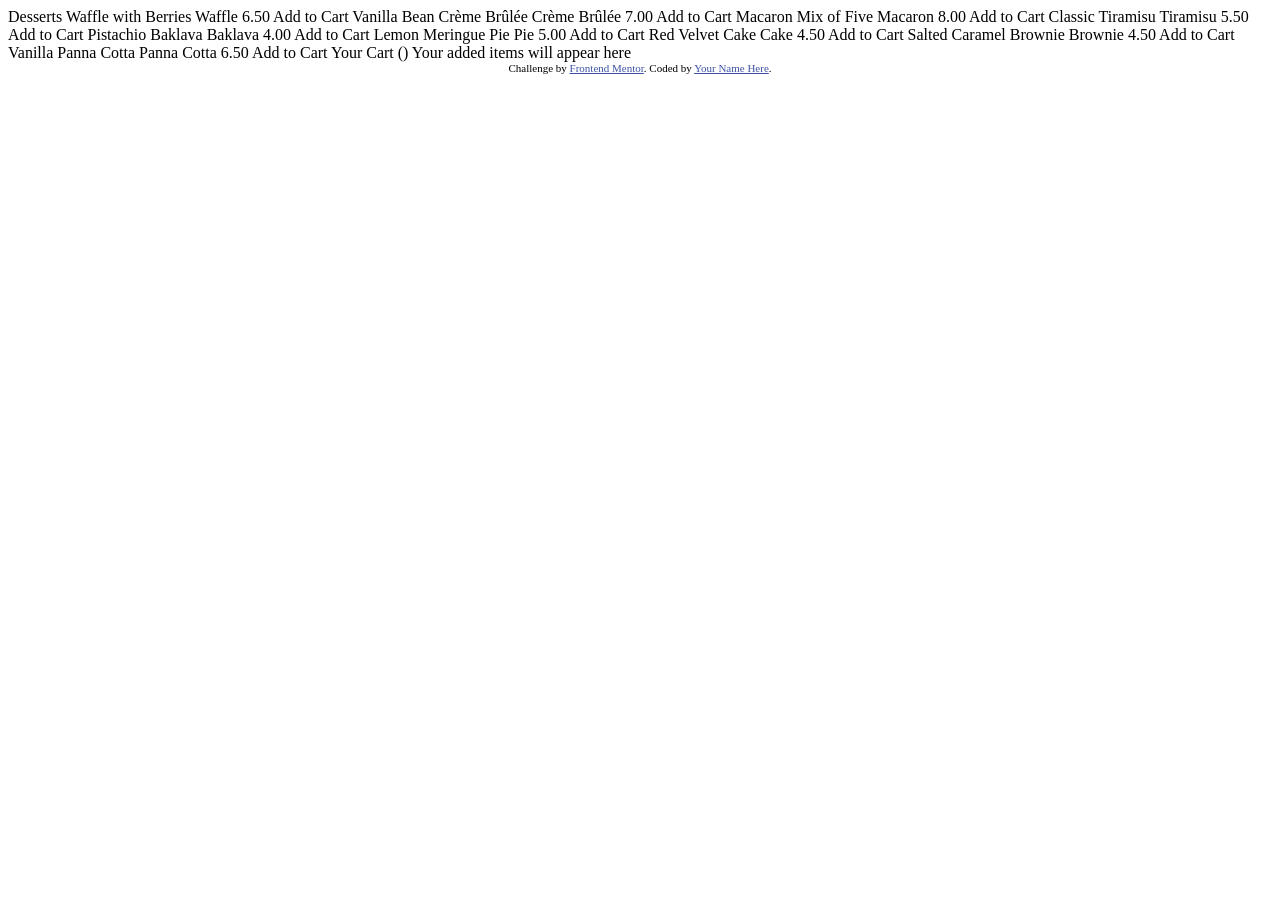
==== product-list-with-cart-main/index.html @ 57632cb1 "Commit" ====
<!DOCTYPE html>
<html lang="en">
<head>
  <meta charset="UTF-8">
  <meta name="viewport" content="width=device-width, initial-scale=1.0"> <!-- displays site properly based on user's device -->

  <link rel="icon" type="image/png" sizes="32x32" href="./assets/images/favicon-32x32.png">
  
  <title>Frontend Mentor | Product list with cart</title>

  <!-- Feel free to remove these styles or customise in your own stylesheet 👍 -->
  <style>
    .attribution { font-size: 11px; text-align: center; }
    .attribution a { color: hsl(228, 45%, 44%); }
  </style>
</head>
<body>

  Desserts

  Waffle with Berries
  Waffle
  6.50
  Add to Cart

  Vanilla Bean Crème Brûlée
  Crème Brûlée
  7.00
  Add to Cart

  Macaron Mix of Five
  Macaron
  8.00
  Add to Cart

  Classic Tiramisu
  Tiramisu
  5.50
  Add to Cart

  Pistachio Baklava
  Baklava
  4.00
  Add to Cart

  Lemon Meringue Pie
  Pie
  5.00
  Add to Cart

  Red Velvet Cake
  Cake
  4.50
  Add to Cart

  Salted Caramel Brownie
  Brownie
  4.50
  Add to Cart

  Vanilla Panna Cotta
  Panna Cotta
  6.50
  Add to Cart

  Your Cart (<!-- Quantity -->)
  Your added items will appear here

  <div class="attribution">
    Challenge by <a href="https://www.frontendmentor.io?ref=challenge">Frontend Mentor</a>. 
    Coded by <a href="#">Your Name Here</a>.
  </div>
</body>
</html>
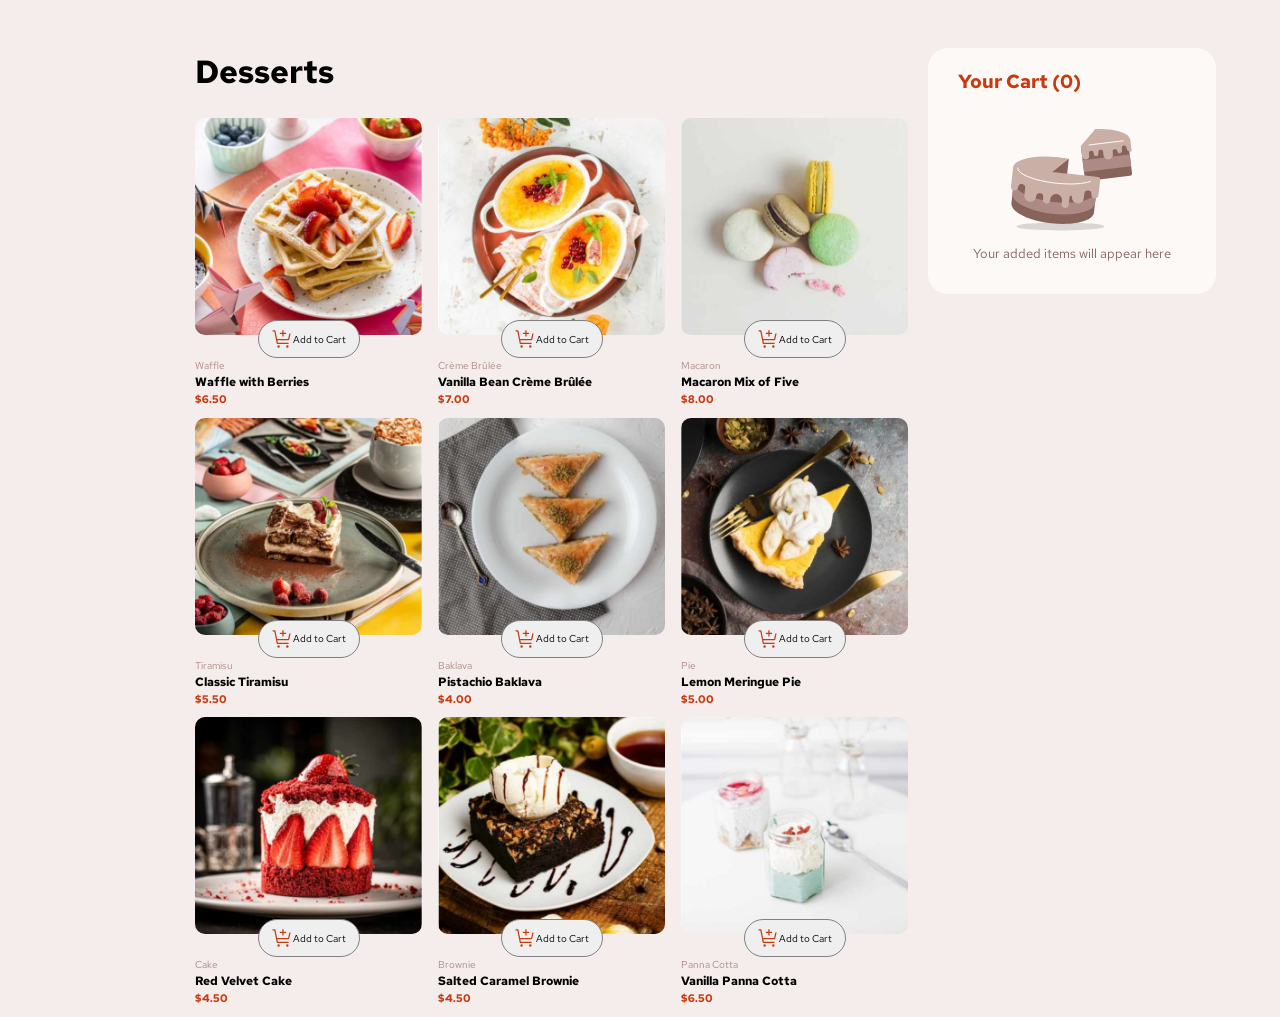
==== commit 359e7379: "Initial Commit" ====
--- a/product-list-with-cart-main/index.html
+++ b/product-list-with-cart-main/index.html
@@ -4,8 +4,12 @@
   <meta charset="UTF-8">
   <meta name="viewport" content="width=device-width, initial-scale=1.0"> <!-- displays site properly based on user's device -->
 
+  <link href="styles/index.css" rel="stylesheet">
   <link rel="icon" type="image/png" sizes="32x32" href="./assets/images/favicon-32x32.png">
-  
+  <link rel="preconnect" href="https://fonts.googleapis.com">
+  <link rel="preconnect" href="https://fonts.gstatic.com" crossorigin>
+  <link href="https://fonts.googleapis.com/css2?family=Red+Hat+Text:ital,wght@0,300..700;1,300..700&display=swap" rel="stylesheet">
+
   <title>Frontend Mentor | Product list with cart</title>
 
   <!-- Feel free to remove these styles or customise in your own stylesheet 👍 -->
@@ -15,60 +19,192 @@
   </style>
 </head>
 <body>
-
-  Desserts
-
-  Waffle with Berries
-  Waffle
-  6.50
-  Add to Cart
-
-  Vanilla Bean Crème Brûlée
-  Crème Brûlée
-  7.00
-  Add to Cart
-
-  Macaron Mix of Five
-  Macaron
-  8.00
-  Add to Cart
-
-  Classic Tiramisu
-  Tiramisu
-  5.50
-  Add to Cart
-
-  Pistachio Baklava
-  Baklava
-  4.00
-  Add to Cart
-
-  Lemon Meringue Pie
-  Pie
-  5.00
-  Add to Cart
-
-  Red Velvet Cake
-  Cake
-  4.50
-  Add to Cart
-
-  Salted Caramel Brownie
-  Brownie
-  4.50
-  Add to Cart
-
-  Vanilla Panna Cotta
-  Panna Cotta
-  6.50
-  Add to Cart
-
-  Your Cart (<!-- Quantity -->)
-  Your added items will appear here
-
-  <div class="attribution">
-    Challenge by <a href="https://www.frontendmentor.io?ref=challenge">Frontend Mentor</a>. 
-    Coded by <a href="#">Your Name Here</a>.
-  </div>
+  <main id="main">
+    
+    <div id="page-structure"> <!--Sets  overall structure of page-->
+      
+      <div id="dessert-menu"> <!--Heading and deserts menu-->
+
+        <!--Deserts-->
+        <h1 id="desserts">Desserts</h1>
+        <!-- waffles section -->
+        <div class="dessert">
+          
+          <!-- images + button -->
+          <div class="add-item">
+            <img src="assets/images/image-waffle-desktop.jpg" alt="waffle with berries" class="dessert-img">
+            <button class="add-to-cart" type="button"><img src="assets/images/icon-add-to-cart.svg" alt="" class="add-to-cart-image">Add to Cart</button>
+          </div>
+
+          <!-- text -->
+          <div class="dessert-info">
+            <p class="dessert-name">Waffle</p>
+            <p class="dessert-mix">Waffle with Berries</p>
+            <p class="price">$6.50</p>
+          </div>
+
+        </div>
+
+        <!-- creme bulee  -->
+        <div class="dessert">
+
+          <!-- images + button -->
+          <div class="add-item">
+            <img src="assets/images/image-creme-brulee-desktop.jpg" alt="vanilla bean Crème brulee" class="dessert-img">
+            <button class="add-to-cart" type="button"><img src="assets/images/icon-add-to-cart.svg" alt="" class="add-to-cart-image">Add to Cart</button>
+          </div>
+
+          <!-- text -->
+          <div class="dessert-info">
+            <p class="dessert-name">Crème Brûlée</p>
+            <p class="dessert-mix">Vanilla Bean Crème Brûlée</p>
+            <p class="price">$7.00</p>
+          </div>
+        
+        </div>
+
+        <!-- macaron -->
+        <div class="dessert">
+
+          <!-- images + button -->
+          <div class="add-item">
+            <img src="assets/images/image-macaron-desktop.jpg" alt="Macaron mix of five" class="dessert-img">
+            <button class="add-to-cart" type="button"><img src="assets/images/icon-add-to-cart.svg" alt="" class="add-to-cart-image">Add to Cart</button>
+          </div>
+
+          <!-- text -->
+          <div class="dessert-info">
+            <p class="dessert-name">Macaron</p>
+            <p class="dessert-mix">Macaron Mix of Five</p>
+            <p class="price">$8.00</p>
+          </div>
+          
+        </div>
+
+        <!-- tiramisu -->
+        <div class="dessert">
+
+          <!-- images + button -->
+          <div class="add-item">
+            <img src="assets/images/image-tiramisu-desktop.jpg" alt="classic tiramisu" class="dessert-img">
+            <button class="add-to-cart" type="button"><img src="assets/images/icon-add-to-cart.svg" alt="" class="add-to-cart-image">Add to Cart</button>
+          </div>
+
+          <!--dessert text -->
+          <div class="dessert-info">
+            <p class="dessert-name">Tiramisu</p>
+            <p class="dessert-mix">Classic Tiramisu</p>
+            <p class="price">$5.50</p>
+          </div>
+          
+        </div>
+
+        <!-- baklava -->
+        <div class="dessert">
+
+          <!-- images + button section -->
+          <div class="add-item">
+            <img src="assets/images/image-baklava-desktop.jpg" alt="pistachio baklava" class="dessert-img">
+            <button class="add-to-cart" type="button"><img src="assets/images/icon-add-to-cart.svg" alt="" class="add-to-cart-image">Add to Cart</button>
+          </div>
+          
+          <!-- dessert text -->
+          <div class="dessert-info">
+            <p class="dessert-name">Baklava</p>
+            <p class="dessert-mix">Pistachio Baklava</p>
+            <p class="price">$4.00</p>
+          </div>
+          
+        </div>
+
+        <!-- meringue pie -->
+        <div class="dessert">
+
+          <!-- images + button section -->
+          <div class="add-item">
+            <img src="assets/images/image-meringue-desktop.jpg" alt="lemon meringue pie" class="dessert-img">
+            <button class="add-to-cart" type="button"><img src="assets/images/icon-add-to-cart.svg" alt="" class="add-to-cart-image">Add to Cart</button>
+          </div>
+          
+          <!-- dessert text  -->
+          <div class="dessert-info">
+            <p class="dessert-name">Pie</p>
+            <p class="dessert-mix">Lemon Meringue Pie</p>
+            <p class="price">$5.00</p>
+          </div>
+          
+        </div>
+
+        <!-- cake -->
+        <div class="dessert">
+
+          <!-- images + button section -->
+          <div class="add-item">
+            <img src="assets/images/image-cake-desktop.jpg" alt="red velvet cake" class="dessert-img">
+            <button class="add-to-cart" type="button"><img src="assets/images/icon-add-to-cart.svg" alt="" class="add-to-cart-image">Add to Cart</button>
+          </div>
+          
+          <!-- dessert text -->
+          <div class="dessert-info">
+            <p class="dessert-name">Cake</p>
+            <p class="dessert-mix">Red Velvet Cake</p>
+            <p class="price">$4.50</p>
+          </div>
+          
+        </div>
+
+        <!-- caramel brownie -->
+        <div class="dessert">
+
+          <!-- images + button section -->
+          <div class="add-item">
+            <img src="assets/images/image-brownie-desktop.jpg" alt="salted caramel brownie" class="dessert-img">
+            <button class="add-to-cart" type="button"><img src="assets/images/icon-add-to-cart.svg" alt="" class="add-to-cart-image">Add to Cart</button>
+          </div>
+          
+          <!-- dessert text -->
+          <div class="dessert-info">
+            <p class="dessert-name">Brownie</p>
+            <p class="dessert-mix">Salted Caramel Brownie</p>
+            <p class="price">$4.50</p>
+          </div>
+          
+        </div>
+
+        <!-- panna cotta -->
+        <div class="dessert">
+
+          <!-- images + button section -->
+          <div class="add-item">
+            <img src="assets/images/image-panna-cotta-desktop.jpg" alt="vanilla panna cotta" class="dessert-img">
+            <button class="add-to-cart" type="button"><img src="assets/images/icon-add-to-cart.svg" alt="" class="add-to-cart-image">Add to Cart</button>
+          </div>
+          
+          <!-- dessert text -->
+          <div class="dessert-info">
+            <p class="dessert-name">Panna Cotta</p>
+            <p class="dessert-mix">Vanilla Panna Cotta</p>
+            <p class="price">$6.50</p>
+          </div>
+          
+        </div>
+
+      </div> <!--closing tag of dessert menu-->
+
+      <!-- cart section -->
+      <div id="cart"> 
+        <h3 id="your-cart">Your Cart (0)</h3>
+        <div id="cart-info">
+          <img src="assets/images/illustration-empty-cart.svg" alt="cart is empty" id="empty-cart-img">
+          <p>Your added items will appear here</p>
+        </div>
+      </div>
+        
+      </dialog>
+    </div> <!--closing tag of page structure-->
+    <div id="order-confirmed"></div>
+  </main>
+  <script src="index.js"></script>
 </body>
-</html>+</html>
+<img src=""
--- a/product-list-with-cart-main/styles/index.css
+++ b/product-list-with-cart-main/styles/index.css
@@ -0,0 +1,224 @@
+/* css reset */
+*, *::before, *::after {
+    box-sizing: border-box;
+}
+* {
+    margin: 0;
+    scroll-behavior: smooth;
+}
+
+html, body {
+    height: 100%;
+}
+body {
+    line-height: 1.5;
+    -webkit-font-smoothing: antialiased;
+}
+img, picture, video, canvas, svg {
+    display: block;
+    max-width: 100%;
+}
+input, button, textarea, select {
+    font: inherit;
+}
+p, h1, h2, h3, h4, h5, h6 {
+    overflow-wrap: break-word;
+}
+#root, #__next {
+    isolation: isolate;
+}
+
+/* reusable variables */
+:root {
+    --red: hsl(14, 86%, 42%);
+}
+
+
+/* styling */
+body {
+    background-color: hsl(13, 31%, 94%);
+    font-family: "Red Hat Text", sans-serif;
+    font-optical-sizing: auto;
+    font-weight: 400;
+    font-style: normal;
+}
+
+#page-structure {
+    padding-top: 3rem;
+    display: flex;
+    width: 95vw;
+    justify-content: center;
+}
+
+#dessert-menu {
+    display: grid;
+    grid-template-columns: repeat(3, 25%);
+    grid-template-rows: 70px ;
+    column-gap: 16px;
+    width: 80%;
+    justify-content: flex-end;
+    margin-right: 20px;
+}
+
+#desserts {
+    grid-column: 1/4;
+}
+
+.dessert-img {
+    border-radius: 10px;
+    min-width: 100px;
+}
+
+.dessert {
+    margin-bottom: 10px;
+}
+
+/* add to cart button styling */
+.add-item {
+    display: flex;
+    flex-direction: column;
+    justify-content: center;
+    align-items: center;
+}
+
+.add-to-cart {
+    font-size: 10px;
+    height: 2.5em;
+    border-radius: 20px;
+    border: 1px solid grey;
+    margin-top: -15px;
+    display: flex;
+    justify-content: center;
+    align-items: center;
+    cursor: pointer;
+    padding: 18px 13px;
+}
+.add-to-cart:hover {
+    background-color: hsl(14, 55%, 50%);
+}
+
+.add-to-cart-image {
+    max-width: 100%;
+    display: inline;
+}
+
+
+
+/* text styling */
+.dessert-name {
+    font-size: 10px;
+    color: hsl(7, 20%, 60%);
+}
+.dessert-mix {
+    font-size: 12px;
+    font-weight: bold;
+}
+.price {
+    font-size: 11px;
+    color: var(--red);
+    font-weight: 800;
+}
+
+/* cart */
+#cart {
+    background-color: hsl(20, 50%, 98%);
+    width: 25%;
+    padding: 30px;
+    border-radius: 20px;
+    height: fit-content;
+}
+#your-cart {
+    color: var(--red);
+    margin: -10px auto 20px;
+}
+
+
+#cart-info {
+    width: 100%;
+    font-size: 13px;
+    color: hsl(12, 20%, 44%);
+    display: flex;
+    flex-direction: column;
+    justify-content: center;
+    align-items: center;
+}
+/* responsiveness */
+@media (max-width: 700px){
+    #page-structure {
+        display: block;
+    }
+
+    #dessert-menu {
+        display: block;
+        width: 50vw;
+        margin: 0 auto;
+    }
+
+    #cart {
+        width: 50vw;
+        margin: 0 auto;
+    }
+}
+
+
+/* JavaScript styling */
+/* classing styling for image once add to cart button is clckeds */
+.dessert-img-border {
+    border: 2px solid var(--red);  /*gives image a red border when add to cart is clicked*/
+}
+
+/* class styling for add to cart button once it is clicked */
+.clicked-add-to-cart {
+    display: flex;
+    justify-content: space-evenly;
+    background-color:  var(--red);
+}
+
+/* class styling for increment and decrement button once it is clicked */
+.change-quantity-btn {
+    background: none;
+    border: none;
+    cursor: pointer;
+    margin: 0 10px;
+}
+
+/* styles for add to cart once clicked */
+#items {
+    list-style: none;
+}
+
+/* styles for order total section */
+#order-total { 
+    display: flex;
+    margin: 20px 0;
+    justify-content: space-between;
+}
+
+/* styles for carbon neutral delivery */
+#carbon-neutral {
+    display: flex;
+    justify-content: center;
+    align-items: center;
+    margin: 0 auto;
+    background-color: hsl(13, 31%, 94%);
+    padding: 5px;
+    font-size: 10px;
+    border-radius: 10px;
+    margin-bottom: 20px;
+}
+
+/* confirm order button */
+#confirm-order-btn {
+    background-color: var(--red);
+    color: white;
+    border: none;
+    width: 100%;
+    border-radius: 30px;
+    height: 40px;
+    padding: 20px;
+    display: flex;
+    justify-content: center;
+    align-items: center;
+    font-size: 12px;
+}
+
